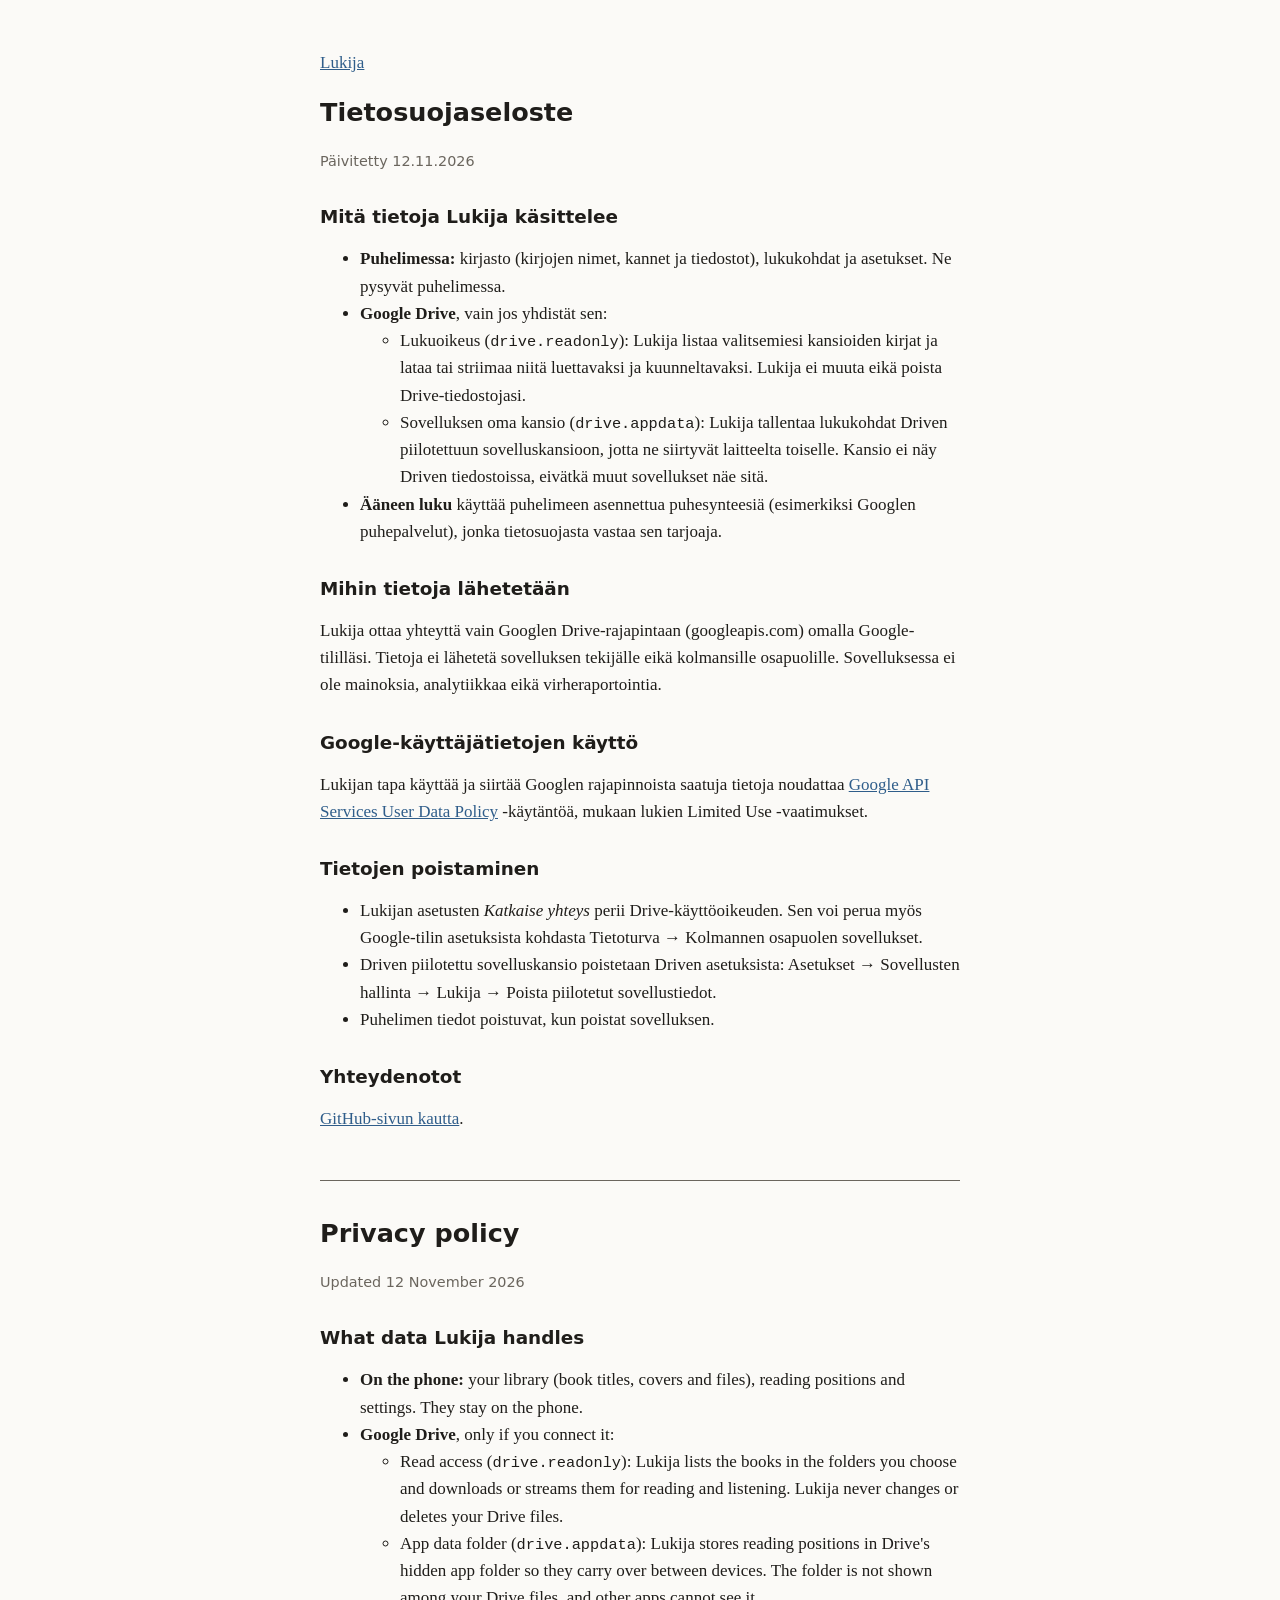
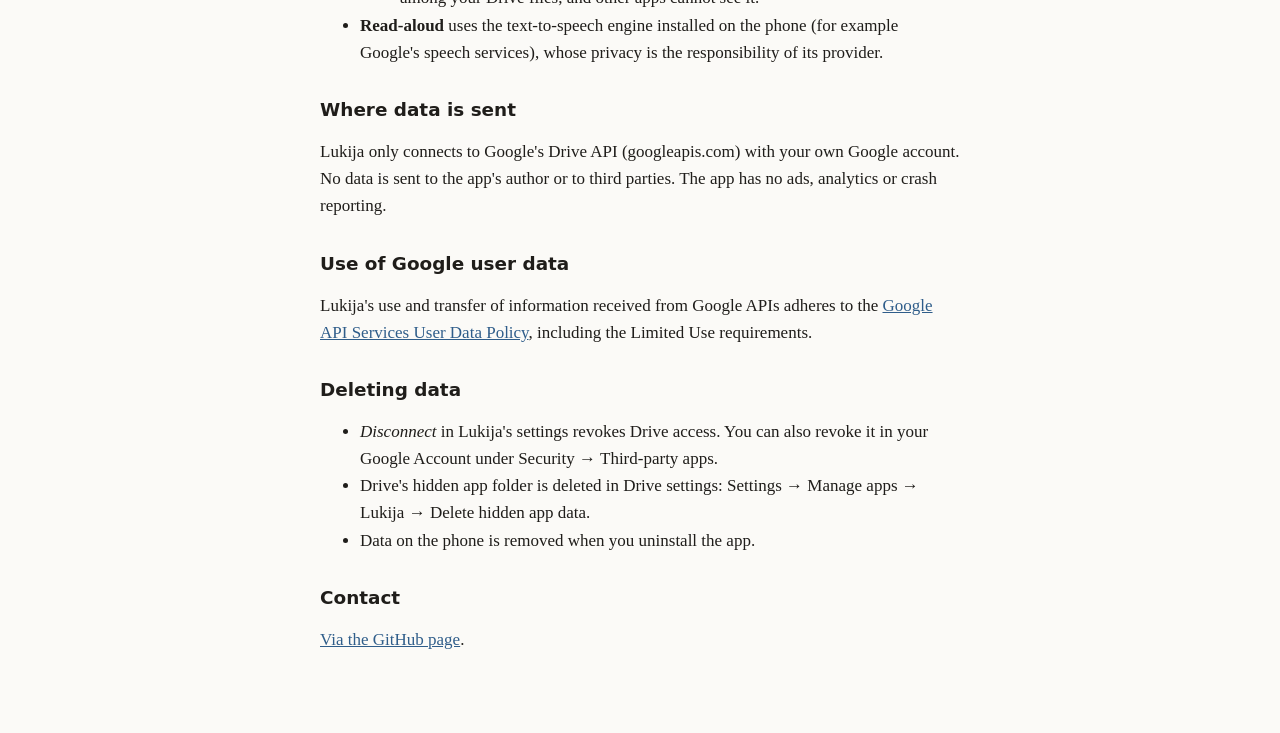
==== tietosuoja.html @ 36c08eca "Lukijan etusivu ja tietosuojaseloste Co-Authored-By: Claude Opus 5.5 <noreply@anthropic.com>" ====
<!doctype html>
<html lang="fi">
<head>
<meta charset="utf-8">
<meta name="viewport" content="width=device-width, initial-scale=1">
<meta name="robots" content="noindex, nofollow">
<title>Lukijan tietosuojaseloste</title>
<link rel="stylesheet" href="tyyli.css">
</head>
<body>
<main>
<p><a href="./">Lukija</a></p>

<section lang="fi">
<h1>Tietosuojaseloste</h1>
<p class="pvm">Päivitetty 12.11.2026</p>

<h2>Mitä tietoja Lukija käsittelee</h2>
<ul>
<li><strong>Puhelimessa:</strong> kirjasto (kirjojen nimet, kannet ja tiedostot), lukukohdat ja asetukset. Ne pysyvät puhelimessa.</li>
<li><strong>Google Drive</strong>, vain jos yhdistät sen:
  <ul>
  <li>Lukuoikeus (<code>drive.readonly</code>): Lukija listaa valitsemiesi kansioiden kirjat ja lataa tai striimaa niitä luettavaksi ja kuunneltavaksi. Lukija ei muuta eikä poista Drive-tiedostojasi.</li>
  <li>Sovelluksen oma kansio (<code>drive.appdata</code>): Lukija tallentaa lukukohdat Driven piilotettuun sovelluskansioon, jotta ne siirtyvät laitteelta toiselle. Kansio ei näy Driven tiedostoissa, eivätkä muut sovellukset näe sitä.</li>
  </ul>
</li>
<li><strong>Ääneen luku</strong> käyttää puhelimeen asennettua puhesynteesiä (esimerkiksi Googlen puhepalvelut), jonka tietosuojasta vastaa sen tarjoaja.</li>
</ul>

<h2>Mihin tietoja lähetetään</h2>
<p>Lukija ottaa yhteyttä vain Googlen Drive-rajapintaan (googleapis.com) omalla Google-tililläsi. Tietoja ei lähetetä sovelluksen tekijälle eikä kolmansille osapuolille. Sovelluksessa ei ole mainoksia, analytiikkaa eikä virheraportointia.</p>

<h2>Google-käyttäjätietojen käyttö</h2>
<p>Lukijan tapa käyttää ja siirtää Googlen rajapinnoista saatuja tietoja noudattaa <a href="https://developers.google.com/terms/api-services-user-data-policy">Google API Services User Data Policy</a> -käytäntöä, mukaan lukien Limited Use -vaatimukset.</p>

<h2>Tietojen poistaminen</h2>
<ul>
<li>Lukijan asetusten <em>Katkaise yhteys</em> perii Drive-käyttöoikeuden. Sen voi perua myös Google-tilin asetuksista kohdasta Tietoturva → Kolmannen osapuolen sovellukset.</li>
<li>Driven piilotettu sovelluskansio poistetaan Driven asetuksista: Asetukset → Sovellusten hallinta → Lukija → Poista piilotetut sovellustiedot.</li>
<li>Puhelimen tiedot poistuvat, kun poistat sovelluksen.</li>
</ul>

<h2>Yhteydenotot</h2>
<p><a href="https://github.com/lappamaili-jpg/lukija-info/issues">GitHub-sivun kautta</a>.</p>
</section>

<section lang="en" id="en">
<h1>Privacy policy</h1>
<p class="pvm">Updated 12 November 2026</p>

<h2>What data Lukija handles</h2>
<ul>
<li><strong>On the phone:</strong> your library (book titles, covers and files), reading positions and settings. They stay on the phone.</li>
<li><strong>Google Drive</strong>, only if you connect it:
  <ul>
  <li>Read access (<code>drive.readonly</code>): Lukija lists the books in the folders you choose and downloads or streams them for reading and listening. Lukija never changes or deletes your Drive files.</li>
  <li>App data folder (<code>drive.appdata</code>): Lukija stores reading positions in Drive's hidden app folder so they carry over between devices. The folder is not shown among your Drive files, and other apps cannot see it.</li>
  </ul>
</li>
<li><strong>Read-aloud</strong> uses the text-to-speech engine installed on the phone (for example Google's speech services), whose privacy is the responsibility of its provider.</li>
</ul>

<h2>Where data is sent</h2>
<p>Lukija only connects to Google's Drive API (googleapis.com) with your own Google account. No data is sent to the app's author or to third parties. The app has no ads, analytics or crash reporting.</p>

<h2>Use of Google user data</h2>
<p>Lukija's use and transfer of information received from Google APIs adheres to the <a href="https://developers.google.com/terms/api-services-user-data-policy">Google API Services User Data Policy</a>, including the Limited Use requirements.</p>

<h2>Deleting data</h2>
<ul>
<li><em>Disconnect</em> in Lukija's settings revokes Drive access. You can also revoke it in your Google Account under Security → Third-party apps.</li>
<li>Drive's hidden app folder is deleted in Drive settings: Settings → Manage apps → Lukija → Delete hidden app data.</li>
<li>Data on the phone is removed when you uninstall the app.</li>
</ul>

<h2>Contact</h2>
<p><a href="https://github.com/lappamaili-jpg/lukija-info/issues">Via the GitHub page</a>.</p>
</section>
</main>
</body>
</html>
---- tyyli.css ----
:root {
  --bg: #fbfaf7;
  --fg: #1f1d1a;
  --muted: #6b665e;
  --link: #2f5d8a;
  color-scheme: light dark;
}
@media (prefers-color-scheme: dark) {
  :root {
    --bg: #17181b;
    --fg: #e8e6e1;
    --muted: #a19c93;
    --link: #9cc1e8;
  }
}
body {
  margin: 0;
  background: var(--bg);
  color: var(--fg);
  font: 17px/1.6 Georgia, "Noto Serif", serif;
}
main {
  max-width: 40rem;
  margin: 0 auto;
  padding: 2rem 16px 4rem;
}
h1, h2 { font-family: system-ui, sans-serif; line-height: 1.25; }
h2 { font-size: 1.15rem; margin-top: 2rem; }
section + section { margin-top: 3rem; border-top: 1px solid var(--muted); padding-top: 1rem; }
a { color: var(--link); }
code { font-size: 0.9em; }
.pvm { color: var(--muted); font-family: system-ui, sans-serif; font-size: 0.9rem; }
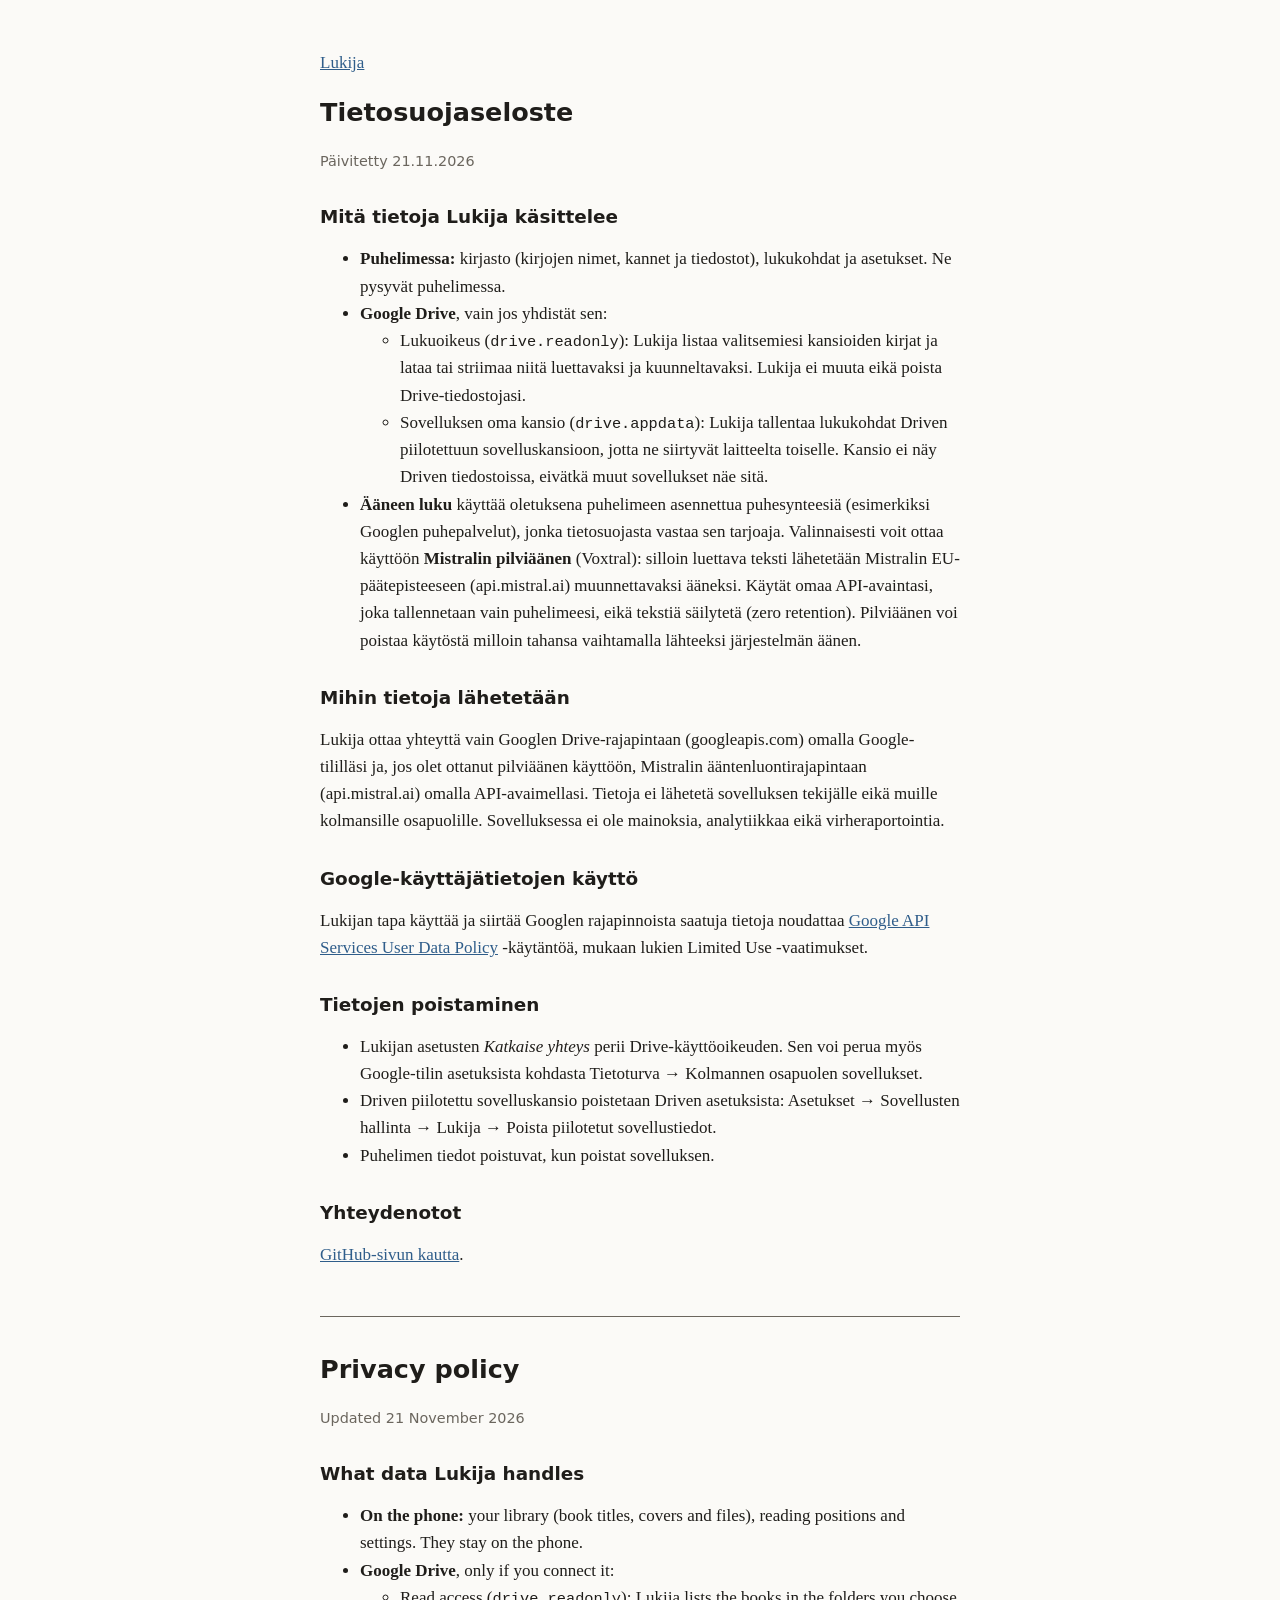
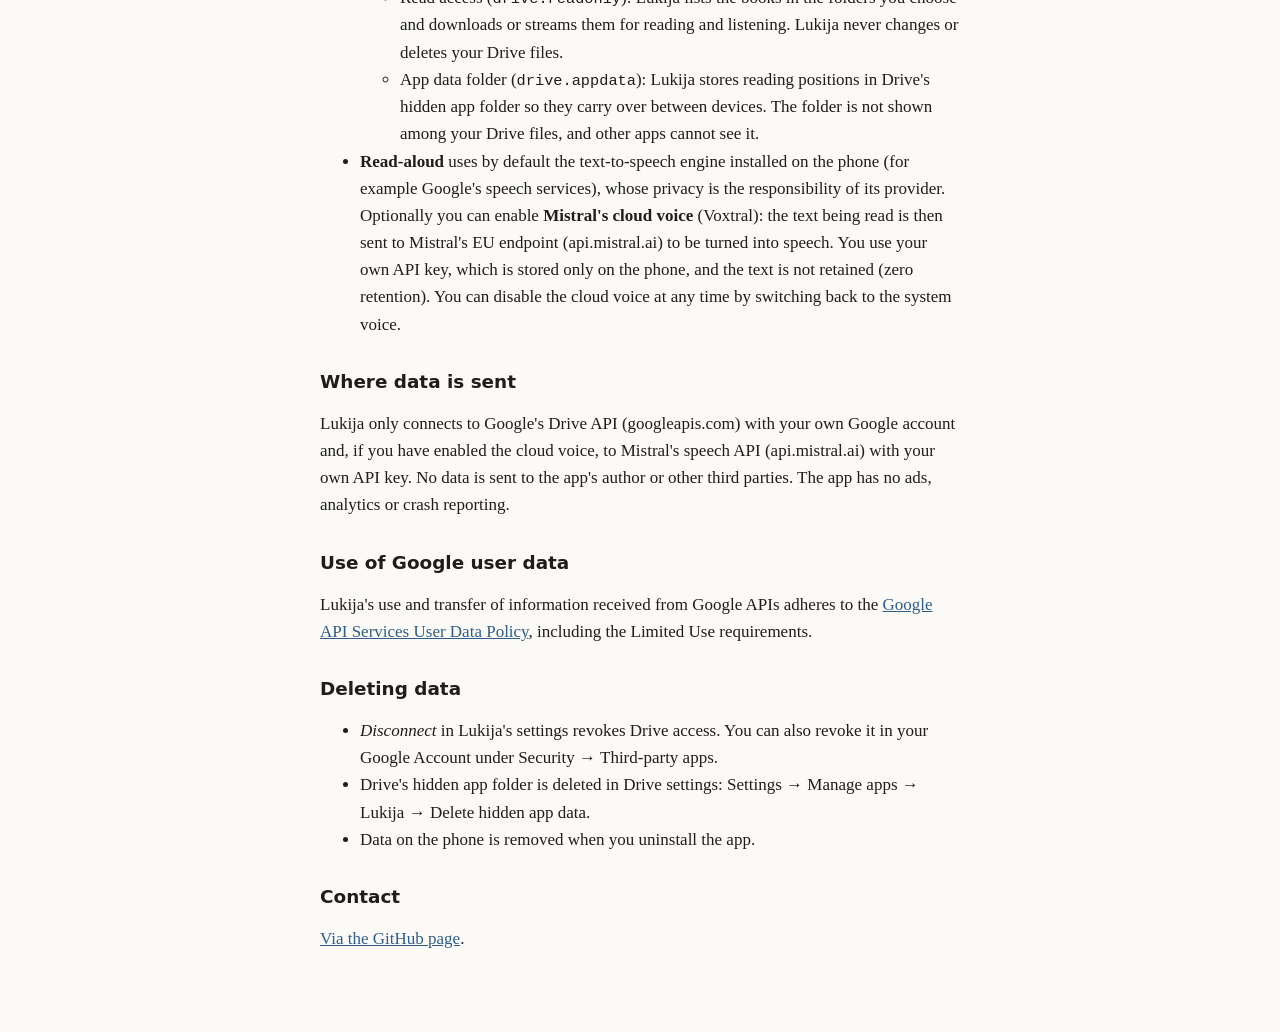
==== commit 3da09c19: "Tietosuojaseloste: valinnainen Mistralin pilviääni ääneen lukuun Generated by Mistral Vibe. Co-Autho" ====
--- a/tietosuoja.html
+++ b/tietosuoja.html
@@ -13,7 +13,7 @@
 
 <section lang="fi">
 <h1>Tietosuojaseloste</h1>
-<p class="pvm">Päivitetty 12.11.2026</p>
+<p class="pvm">Päivitetty 21.11.2026</p>
 
 <h2>Mitä tietoja Lukija käsittelee</h2>
 <ul>
@@ -24,11 +24,11 @@
   <li>Sovelluksen oma kansio (<code>drive.appdata</code>): Lukija tallentaa lukukohdat Driven piilotettuun sovelluskansioon, jotta ne siirtyvät laitteelta toiselle. Kansio ei näy Driven tiedostoissa, eivätkä muut sovellukset näe sitä.</li>
   </ul>
 </li>
-<li><strong>Ääneen luku</strong> käyttää puhelimeen asennettua puhesynteesiä (esimerkiksi Googlen puhepalvelut), jonka tietosuojasta vastaa sen tarjoaja.</li>
+<li><strong>Ääneen luku</strong> käyttää oletuksena puhelimeen asennettua puhesynteesiä (esimerkiksi Googlen puhepalvelut), jonka tietosuojasta vastaa sen tarjoaja. Valinnaisesti voit ottaa käyttöön <strong>Mistralin pilviäänen</strong> (Voxtral): silloin luettava teksti lähetetään Mistralin EU-päätepisteeseen (api.mistral.ai) muunnettavaksi ääneksi. Käytät omaa API-avaintasi, joka tallennetaan vain puhelimeesi, eikä tekstiä säilytetä (zero retention). Pilviäänen voi poistaa käytöstä milloin tahansa vaihtamalla lähteeksi järjestelmän äänen.</li>
 </ul>
 
 <h2>Mihin tietoja lähetetään</h2>
-<p>Lukija ottaa yhteyttä vain Googlen Drive-rajapintaan (googleapis.com) omalla Google-tililläsi. Tietoja ei lähetetä sovelluksen tekijälle eikä kolmansille osapuolille. Sovelluksessa ei ole mainoksia, analytiikkaa eikä virheraportointia.</p>
+<p>Lukija ottaa yhteyttä vain Googlen Drive-rajapintaan (googleapis.com) omalla Google-tililläsi ja, jos olet ottanut pilviäänen käyttöön, Mistralin ääntenluontirajapintaan (api.mistral.ai) omalla API-avaimellasi. Tietoja ei lähetetä sovelluksen tekijälle eikä muille kolmansille osapuolille. Sovelluksessa ei ole mainoksia, analytiikkaa eikä virheraportointia.</p>
 
 <h2>Google-käyttäjätietojen käyttö</h2>
 <p>Lukijan tapa käyttää ja siirtää Googlen rajapinnoista saatuja tietoja noudattaa <a href="https://developers.google.com/terms/api-services-user-data-policy">Google API Services User Data Policy</a> -käytäntöä, mukaan lukien Limited Use -vaatimukset.</p>
@@ -46,7 +46,7 @@
 
 <section lang="en" id="en">
 <h1>Privacy policy</h1>
-<p class="pvm">Updated 12 November 2026</p>
+<p class="pvm">Updated 21 November 2026</p>
 
 <h2>What data Lukija handles</h2>
 <ul>
@@ -57,11 +57,11 @@
   <li>App data folder (<code>drive.appdata</code>): Lukija stores reading positions in Drive's hidden app folder so they carry over between devices. The folder is not shown among your Drive files, and other apps cannot see it.</li>
   </ul>
 </li>
-<li><strong>Read-aloud</strong> uses the text-to-speech engine installed on the phone (for example Google's speech services), whose privacy is the responsibility of its provider.</li>
+<li><strong>Read-aloud</strong> uses by default the text-to-speech engine installed on the phone (for example Google's speech services), whose privacy is the responsibility of its provider. Optionally you can enable <strong>Mistral's cloud voice</strong> (Voxtral): the text being read is then sent to Mistral's EU endpoint (api.mistral.ai) to be turned into speech. You use your own API key, which is stored only on the phone, and the text is not retained (zero retention). You can disable the cloud voice at any time by switching back to the system voice.</li>
 </ul>
 
 <h2>Where data is sent</h2>
-<p>Lukija only connects to Google's Drive API (googleapis.com) with your own Google account. No data is sent to the app's author or to third parties. The app has no ads, analytics or crash reporting.</p>
+<p>Lukija only connects to Google's Drive API (googleapis.com) with your own Google account and, if you have enabled the cloud voice, to Mistral's speech API (api.mistral.ai) with your own API key. No data is sent to the app's author or other third parties. The app has no ads, analytics or crash reporting.</p>
 
 <h2>Use of Google user data</h2>
 <p>Lukija's use and transfer of information received from Google APIs adheres to the <a href="https://developers.google.com/terms/api-services-user-data-policy">Google API Services User Data Policy</a>, including the Limited Use requirements.</p>
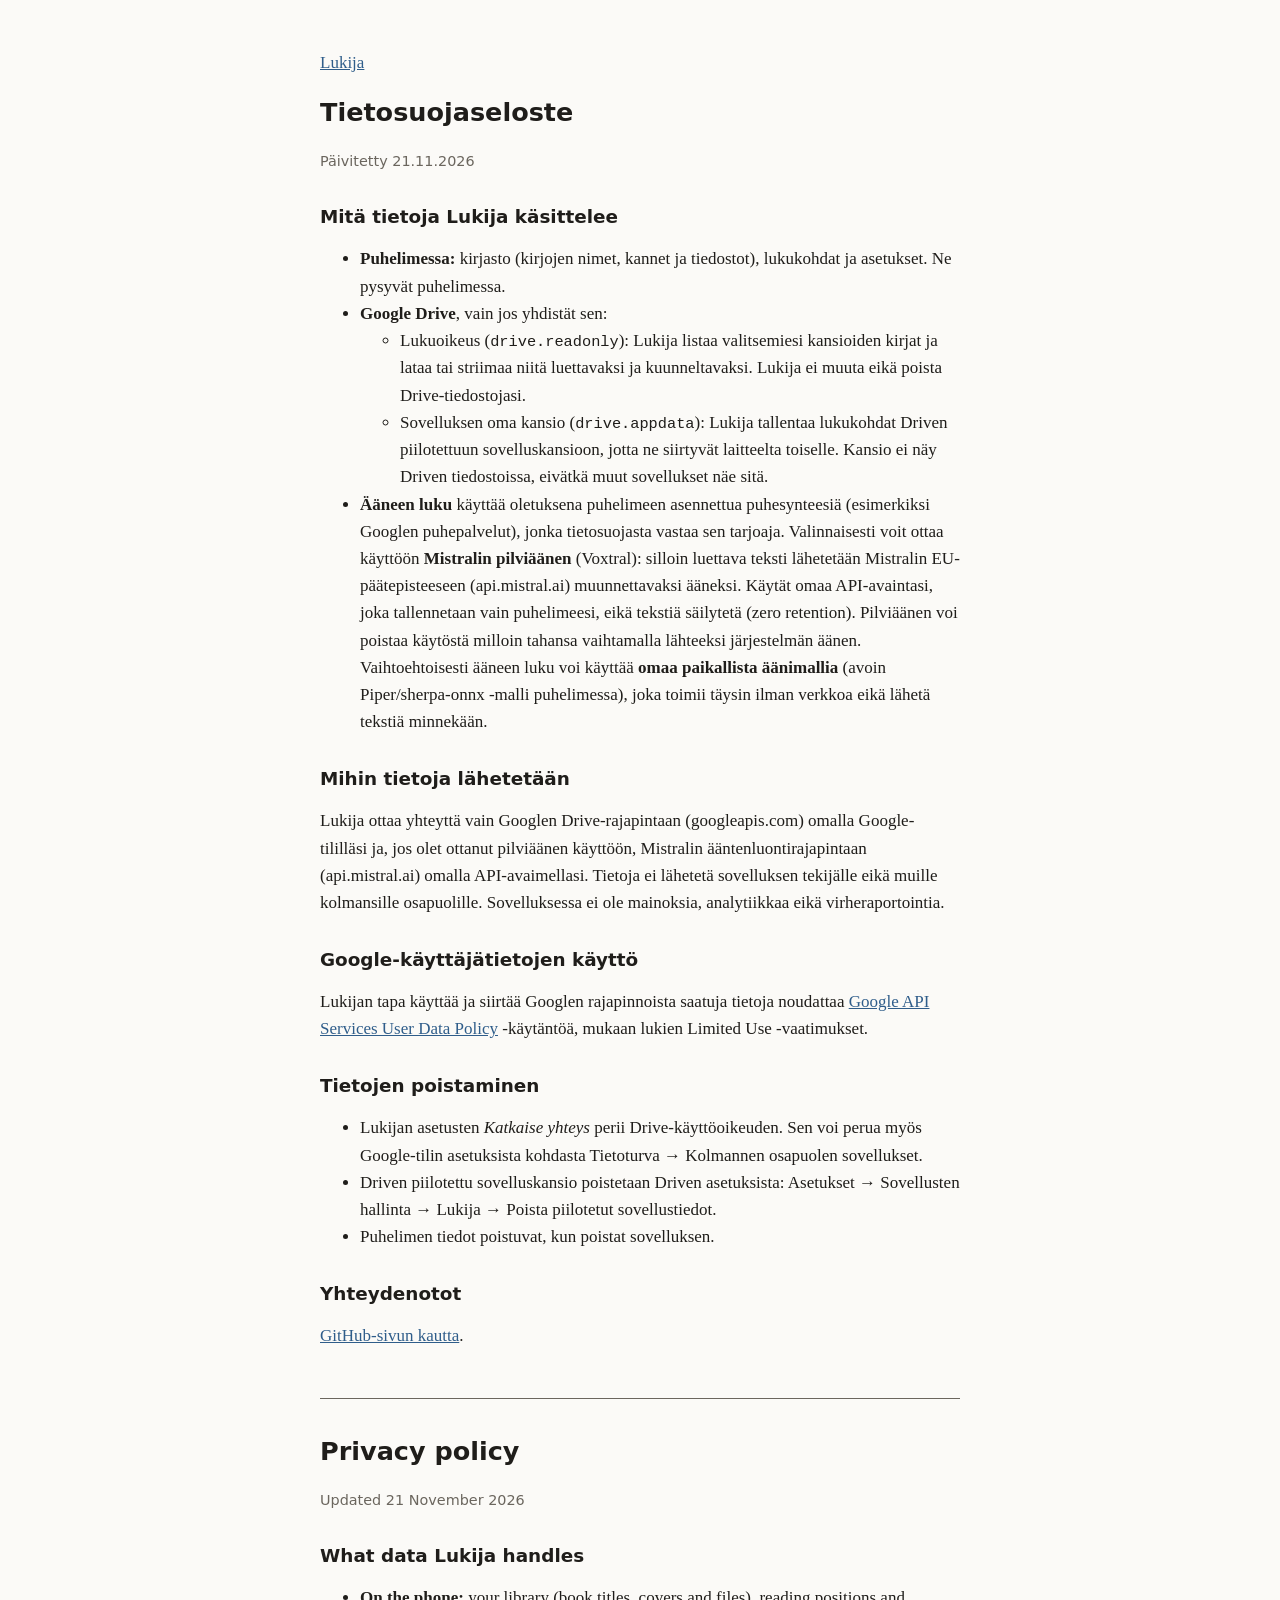
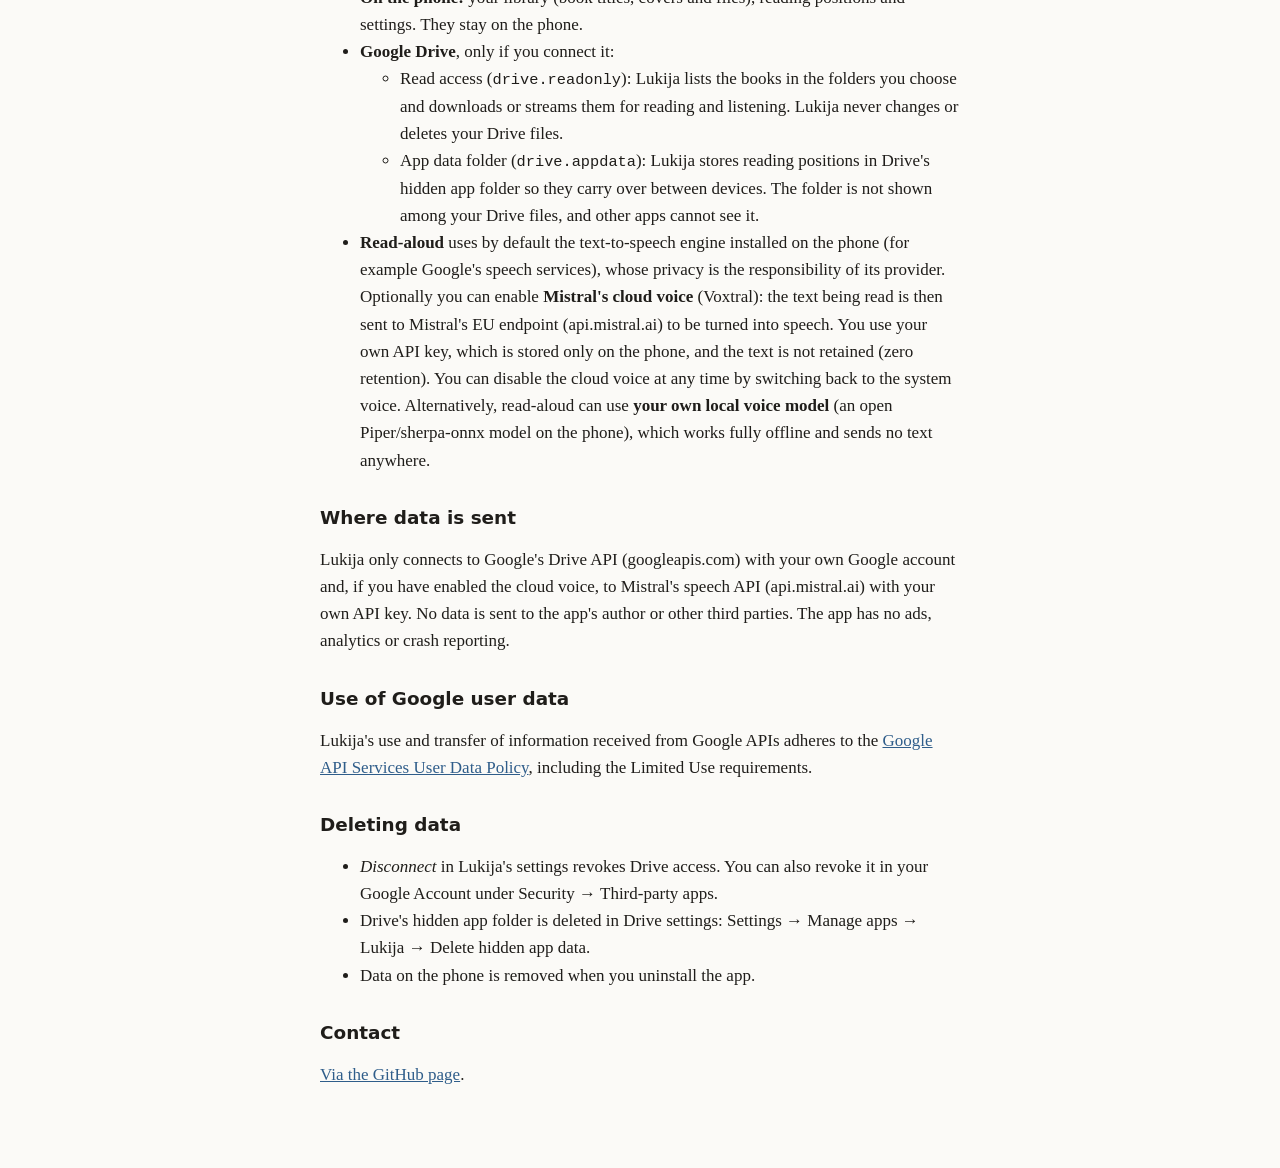
==== commit 616b036a: "Tietosuojaseloste: oma paikallinen äänimalli toimii täysin offline Generated by Mistral Vibe. Co-Aut" ====
--- a/tietosuoja.html
+++ b/tietosuoja.html
@@ -24,7 +24,7 @@
   <li>Sovelluksen oma kansio (<code>drive.appdata</code>): Lukija tallentaa lukukohdat Driven piilotettuun sovelluskansioon, jotta ne siirtyvät laitteelta toiselle. Kansio ei näy Driven tiedostoissa, eivätkä muut sovellukset näe sitä.</li>
   </ul>
 </li>
-<li><strong>Ääneen luku</strong> käyttää oletuksena puhelimeen asennettua puhesynteesiä (esimerkiksi Googlen puhepalvelut), jonka tietosuojasta vastaa sen tarjoaja. Valinnaisesti voit ottaa käyttöön <strong>Mistralin pilviäänen</strong> (Voxtral): silloin luettava teksti lähetetään Mistralin EU-päätepisteeseen (api.mistral.ai) muunnettavaksi ääneksi. Käytät omaa API-avaintasi, joka tallennetaan vain puhelimeesi, eikä tekstiä säilytetä (zero retention). Pilviäänen voi poistaa käytöstä milloin tahansa vaihtamalla lähteeksi järjestelmän äänen.</li>
+<li><strong>Ääneen luku</strong> käyttää oletuksena puhelimeen asennettua puhesynteesiä (esimerkiksi Googlen puhepalvelut), jonka tietosuojasta vastaa sen tarjoaja. Valinnaisesti voit ottaa käyttöön <strong>Mistralin pilviäänen</strong> (Voxtral): silloin luettava teksti lähetetään Mistralin EU-päätepisteeseen (api.mistral.ai) muunnettavaksi ääneksi. Käytät omaa API-avaintasi, joka tallennetaan vain puhelimeesi, eikä tekstiä säilytetä (zero retention). Pilviäänen voi poistaa käytöstä milloin tahansa vaihtamalla lähteeksi järjestelmän äänen. Vaihtoehtoisesti ääneen luku voi käyttää <strong>omaa paikallista äänimallia</strong> (avoin Piper/sherpa-onnx -malli puhelimessa), joka toimii täysin ilman verkkoa eikä lähetä tekstiä minnekään.</li>
 </ul>
 
 <h2>Mihin tietoja lähetetään</h2>
@@ -57,7 +57,7 @@
   <li>App data folder (<code>drive.appdata</code>): Lukija stores reading positions in Drive's hidden app folder so they carry over between devices. The folder is not shown among your Drive files, and other apps cannot see it.</li>
   </ul>
 </li>
-<li><strong>Read-aloud</strong> uses by default the text-to-speech engine installed on the phone (for example Google's speech services), whose privacy is the responsibility of its provider. Optionally you can enable <strong>Mistral's cloud voice</strong> (Voxtral): the text being read is then sent to Mistral's EU endpoint (api.mistral.ai) to be turned into speech. You use your own API key, which is stored only on the phone, and the text is not retained (zero retention). You can disable the cloud voice at any time by switching back to the system voice.</li>
+<li><strong>Read-aloud</strong> uses by default the text-to-speech engine installed on the phone (for example Google's speech services), whose privacy is the responsibility of its provider. Optionally you can enable <strong>Mistral's cloud voice</strong> (Voxtral): the text being read is then sent to Mistral's EU endpoint (api.mistral.ai) to be turned into speech. You use your own API key, which is stored only on the phone, and the text is not retained (zero retention). You can disable the cloud voice at any time by switching back to the system voice. Alternatively, read-aloud can use <strong>your own local voice model</strong> (an open Piper/sherpa-onnx model on the phone), which works fully offline and sends no text anywhere.</li>
 </ul>
 
 <h2>Where data is sent</h2>
